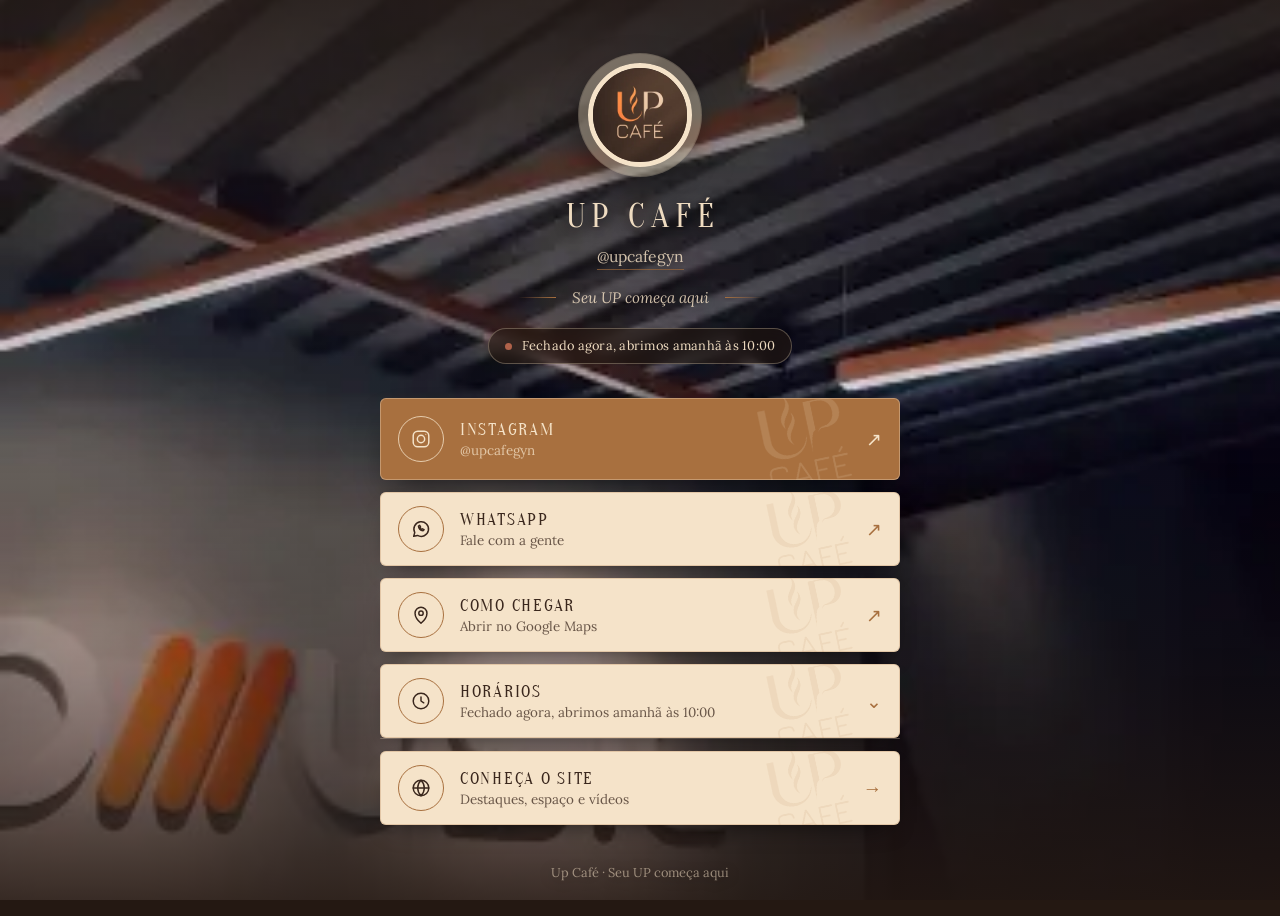
==== contatos.html @ f9706a7e "Página de contatos (link da bio) com vídeo de fundo e WhatsApp Co-Authored-By: Claude Sonnet 5.5 <no" ====
<!doctype html>
<html lang="pt-BR">
<head>
<meta charset="utf-8">
<meta name="viewport" content="width=device-width, initial-scale=1">
<title>Up Café · Contatos</title>
<meta name="description" content="Contatos do Up Café: Instagram @upcafegyn, localização e horários de funcionamento.">
<meta name="theme-color" content="#241812">
<meta property="og:title" content="Up Café · Contatos">
<meta property="og:description" content="Seu UP começa aqui. Instagram, localização e horários.">
<meta property="og:image" content="assets/img/logo-256.webp">
<link rel="icon" type="image/png" sizes="48x48" href="assets/img/favicon-48.png">
<link rel="icon" type="image/png" sizes="32x32" href="assets/img/favicon-32.png">
<link rel="apple-touch-icon" href="assets/img/apple-touch-icon.png">
<link rel="preconnect" href="https://fonts.googleapis.com">
<link rel="preconnect" href="https://fonts.gstatic.com" crossorigin>
<link href="https://fonts.googleapis.com/css2?family=Lora:ital,wght@0,400;0,500;1,400&family=Oranienbaum&display=swap" rel="stylesheet">
<link rel="stylesheet" href="css/contatos.css">
</head>
<body>
<div class="bg" aria-hidden="true">
  <video class="bg-video" muted loop playsinline preload="none" poster="assets/video/espaco.webp" data-src="assets/video/espaco.mp4" data-src-m="assets/video/espaco-m.mp4"></video>
</div>

<main class="card">
  <header class="head">
    <img class="avatar" src="assets/img/logo-256.webp" alt="Logo do Up Café" width="104" height="104">
    <h1>Up Café</h1>
    <a class="handle" href="https://www.instagram.com/upcafegyn/" target="_blank" rel="noopener">@upcafegyn</a>
    <p class="slogan"><span>Seu UP começa aqui</span></p>
    <p class="live" id="live"><i></i><span>—</span></p>
  </header>

  <nav class="list" aria-label="Contatos">

    <a class="item primary" id="instagram" href="https://www.instagram.com/upcafegyn/" target="_blank" rel="noopener">
      <span class="ic"><svg viewBox="0 0 24 24"><rect x="3.5" y="3.5" width="17" height="17" rx="5"/><circle cx="12" cy="12" r="4"/><circle cx="17.2" cy="6.8" r=".6"/></svg></span>
      <span class="tx"><b>Instagram</b><small>@upcafegyn</small></span>
      <span class="go" aria-hidden="true">↗</span>
    </a>

    <a class="item" id="whatsapp" href="#" target="_blank" rel="noopener" hidden>
      <span class="ic"><svg viewBox="0 0 24 24"><path d="M4 20l1.2-4.1A8 8 0 1 1 8.2 19z"/><path d="M9.2 8.8c.2 2.6 2.4 4.9 5 5.2l1.2-1.2-1.8-1-.8.7c-.8-.4-1.5-1.1-1.9-1.9l.7-.8-1-1.8z"/></svg></span>
      <span class="tx"><b>WhatsApp</b><small>Fale com a gente</small></span>
      <span class="go" aria-hidden="true">↗</span>
    </a>

    <a class="item" id="maps" href="https://share.google/fLKqauJnGn5Yjc4wM" target="_blank" rel="noopener">
      <span class="ic"><svg viewBox="0 0 24 24"><path d="M12 21s-6.5-5.6-6.5-11a6.5 6.5 0 0 1 13 0c0 5.4-6.5 11-6.5 11z"/><circle cx="12" cy="10" r="2.4"/></svg></span>
      <span class="tx"><b>Como chegar</b><small>Abrir no Google Maps</small></span>
      <span class="go" aria-hidden="true">↗</span>
    </a>

    <div class="item-wrap" id="hoursBox">
      <button class="item" id="hoursBtn" type="button" aria-expanded="false" aria-controls="hoursPanel">
        <span class="ic"><svg viewBox="0 0 24 24"><circle cx="12" cy="12" r="8.5"/><path d="M12 7.5V12l3 2"/></svg></span>
        <span class="tx"><b>Horários</b><small id="hoursHint">Ver horários de funcionamento</small></span>
        <span class="go chev" aria-hidden="true">⌄</span>
      </button>
      <div class="panel" id="hoursPanel">
        <ul class="hours" id="hoursList">
          <li data-d="1,2,3,4,5"><span>Segunda a sexta</span><b>10:00 – 19:00</b></li>
          <li data-d="6"><span>Sábado</span><b>07:00 – 13:00</b></li>
          <li data-d="0" class="off"><span>Domingo</span><b>Fechado</b></li>
        </ul>
      </div>
    </div>

    <a class="item" id="telefone" href="#" hidden>
      <span class="ic"><svg viewBox="0 0 24 24"><path d="M6.5 4h3l1.5 4-2 1.3a11 11 0 0 0 5.7 5.7L16 13l4 1.5v3a2 2 0 0 1-2.2 2A15 15 0 0 1 4.5 6.2 2 2 0 0 1 6.5 4z"/></svg></span>
      <span class="tx"><b>Telefone</b><small></small></span>
      <span class="go" aria-hidden="true">↗</span>
    </a>

    <a class="item" id="email" href="#" hidden>
      <span class="ic"><svg viewBox="0 0 24 24"><rect x="3.5" y="5.5" width="17" height="13" rx="2"/><path d="M4 7l8 6 8-6"/></svg></span>
      <span class="tx"><b>E-mail</b><small></small></span>
      <span class="go" aria-hidden="true">↗</span>
    </a>

    <a class="item" id="site" href="index.html">
      <span class="ic"><svg viewBox="0 0 24 24"><circle cx="12" cy="12" r="8.5"/><path d="M3.5 12h17M12 3.5c2.4 2.4 3.6 5.2 3.6 8.5s-1.2 6.1-3.6 8.5c-2.4-2.4-3.6-5.2-3.6-8.5S9.6 5.9 12 3.5z"/></svg></span>
      <span class="tx"><b>Conheça o site</b><small>Destaques, espaço e vídeos</small></span>
      <span class="go" aria-hidden="true">→</span>
    </a>
  </nav>

  <footer class="foot">
    <p>Up Café · Seu UP começa aqui</p>
  </footer>
</main>

<script src="js/contatos.js"></script>
</body>
</html>
---- css/contatos.css ----
:root{
  --deep:#241812;
  --choc:#3b2a22;
  --paper:#f5e3c9;
  --cream:#efdcc1;
  --ink:#3a271d;
  --caramel:#a8703f;
  --caramel-d:#8e5b30;
  --display:'Oranienbaum',Georgia,serif;
  --body:'Lora',Georgia,serif;
}
*{box-sizing:border-box;margin:0;padding:0}
[hidden]{display:none!important}
html{-webkit-text-size-adjust:100%}
body{min-height:100vh;min-height:100svh;background:var(--deep);color:var(--cream);font-family:var(--body);line-height:1.6;-webkit-font-smoothing:antialiased;display:flex;justify-content:center;padding:max(clamp(28px,7svh,72px),env(safe-area-inset-top)) max(16px,env(safe-area-inset-right)) max(32px,env(safe-area-inset-bottom)) max(16px,env(safe-area-inset-left));align-items:flex-start;overflow-x:hidden}
a,button{-webkit-tap-highlight-color:transparent;color:inherit;text-decoration:none}
button{font:inherit;background:none;border:0;cursor:pointer;text-align:left}
ul{list-style:none}

/* fundo: vídeo do espaço, escurecido */
.bg{position:fixed;inset:0;z-index:-1;background:var(--deep) url(../assets/video/espaco.webp) center/cover}
.bg-video{position:absolute;inset:0;width:100%;height:100%;object-fit:cover;opacity:0;transition:opacity 1.2s}
.bg-video.on{opacity:1}
/* degradê só nas bordas: topo e base escuros, meio livre para o vídeo aparecer */
.bg::after{content:"";position:absolute;inset:0;background:
  linear-gradient(180deg,rgba(36,24,18,.72) 0%,rgba(36,24,18,.18) 26%,rgba(36,24,18,0) 46%,rgba(36,24,18,.3) 72%,rgba(36,24,18,.88) 100%)}

.card{width:min(480px,100%)}
@media (min-width:1200px){.card{width:520px}}
@media (min-width:1800px){html{font-size:112.5%}}

/* topo */
.head{text-align:center;margin-bottom:clamp(22px,4svh,34px)}
.avatar{width:clamp(84px,22vw,104px);height:clamp(84px,22vw,104px);border-radius:50%;border:5px solid var(--paper);box-shadow:0 0 0 9px rgba(239,220,193,.12),0 0 0 10px rgba(239,220,193,.3),0 18px 40px rgba(0,0,0,.55);margin:0 auto 24px}
h1,.handle,.slogan,.foot{text-shadow:0 2px 14px rgba(20,12,8,.75)}
h1{font-family:var(--display);font-weight:400;text-transform:uppercase;letter-spacing:.18em;font-size:clamp(1.5rem,7vw,2.1rem);line-height:1.1;padding-left:.18em}
.handle{display:inline-block;margin-top:8px;font-size:.98rem;opacity:.85;border-bottom:1px solid rgba(168,112,63,.8);transition:color .25s,border-color .25s}
.handle:hover{color:var(--paper);border-color:var(--paper)}
.slogan{display:flex;align-items:center;justify-content:center;gap:16px;margin-top:16px;font-style:italic;font-size:.95rem}
.slogan span{opacity:.85}
.slogan::before,.slogan::after{content:"";width:38px;height:1px;background:linear-gradient(90deg,transparent,var(--caramel))}
.slogan::after{transform:scaleX(-1)}
.live{display:inline-flex;align-items:center;gap:10px;margin-top:18px;padding:7px 16px;background:rgba(36,24,18,.6);-webkit-backdrop-filter:blur(8px);backdrop-filter:blur(8px);border:1px solid rgba(239,220,193,.3);border-radius:99px;font-size:.8rem;letter-spacing:.02em}
.live i{width:7px;height:7px;border-radius:50%;background:#6b9a54;flex:none}
.live.closed i{background:#b0624a}

/* botões */
.list{display:grid;gap:12px}
.item{position:relative;isolation:isolate;overflow:hidden;display:grid;grid-template-columns:46px 1fr auto;align-items:center;gap:16px;width:100%;padding:14px 18px;border-radius:6px;background:var(--paper);color:var(--ink);box-shadow:0 10px 26px -14px rgba(0,0,0,.6);transition:background .35s,color .35s,transform .35s cubic-bezier(.2,.7,.2,1)}
.item::before{content:"";position:absolute;z-index:-1;right:52px;top:50%;height:120%;aspect-ratio:511/574;transform:translateY(-50%) rotate(-12deg);background:url(../assets/img/logo-mark-caramel.png) center/contain no-repeat;opacity:.1;transition:transform .7s cubic-bezier(.2,.7,.2,1),opacity .4s}
.ic{display:grid;place-items:center;width:46px;height:46px;border:1px solid var(--caramel);border-radius:50%;transition:background .35s,border-color .35s}
.ic svg{width:22px;height:22px;fill:none;stroke:var(--ink);stroke-width:1.6;stroke-linecap:round;stroke-linejoin:round;transition:stroke .35s}
.ic circle[r=".6"]{fill:var(--ink);stroke:none}
.tx b{display:block;font-family:var(--display);font-weight:400;text-transform:uppercase;letter-spacing:.1em;font-size:1.08rem;line-height:1.25}
.tx{min-width:0}
.tx b,.tx small{overflow-wrap:anywhere}
.tx small{display:block;font-size:.84rem;opacity:.75;line-height:1.4}
.go{font-size:1.2rem;color:var(--caramel);transition:transform .35s,color .35s}
.item:hover{background:var(--caramel);color:var(--paper);transform:translateY(-3px)}
.item:hover::before{background-image:url(../assets/img/logo-mark-cream.png);opacity:.3;transform:translateY(-50%) rotate(0) scale(1.06)}
.item:hover .ic{background:var(--paper);border-color:var(--paper)}
.item:hover .ic svg{stroke:var(--caramel-d)}
.item:hover .go{color:var(--paper);transform:translate(3px,-3px)}
.item:focus-visible{outline:2px solid var(--cream);outline-offset:3px}

/* destaque: Instagram */
.item.primary{background:var(--caramel);color:var(--paper);padding:18px;box-shadow:0 0 0 1px rgba(245,227,201,.35) inset,0 16px 34px -14px rgba(0,0,0,.7)}
.item.primary::after{content:"";position:absolute;top:0;bottom:0;left:-40%;width:30%;z-index:-1;background:linear-gradient(100deg,transparent,rgba(255,240,220,.28),transparent);transform:skewX(-16deg);animation:sheen 6s 1.6s infinite}
@keyframes sheen{0%{left:-40%}25%,100%{left:130%}}
.item.primary::before{background-image:url(../assets/img/logo-mark-cream.png);opacity:.16}
.item.primary .ic{border-color:rgba(245,227,201,.8)}
.item.primary .ic svg{stroke:var(--paper)}
.item.primary .ic circle[r=".6"]{fill:var(--paper)}
.item.primary .go{color:var(--paper)}
.item.primary:hover{background:var(--caramel-d)}
.item.primary:hover .ic{background:var(--paper)}
.item.primary:hover .ic svg{stroke:var(--caramel-d)}
.item.primary:hover .ic circle[r=".6"]{fill:var(--caramel-d)}

/* horários que abrem */
.item-wrap{border-radius:6px}
.chev{display:inline-block;transition:transform .4s}
#hoursBtn[aria-expanded="true"] .chev{transform:rotate(180deg)}
#hoursBtn[aria-expanded="true"]{border-bottom-left-radius:0;border-bottom-right-radius:0}
.panel{display:grid;grid-template-rows:0fr;transition:grid-template-rows .45s cubic-bezier(.2,.7,.2,1)}
.panel>*{overflow:hidden;min-height:0}
#hoursBtn[aria-expanded="true"]+.panel{grid-template-rows:1fr}
.hours{background:rgba(245,227,201,.1);border:1px solid rgba(239,220,193,.25);border-top:0;border-radius:0 0 6px 6px}
.hours li{display:flex;justify-content:space-between;align-items:baseline;gap:16px;padding:14px 18px;border-bottom:1px solid rgba(239,220,193,.15)}
.hours li:last-child{border-bottom:0}
.hours li span{font-size:.8rem;letter-spacing:.16em;text-transform:uppercase;opacity:.75}
.hours li b{font-family:var(--display);font-weight:400;font-size:1.2rem;letter-spacing:.04em}
.hours li.off b{opacity:.55}
.hours:has(.today) li:not(.today){opacity:.55}
.hours li.today span{opacity:1}
.hours li.today b{color:var(--paper)}

.item{box-shadow:0 12px 26px -14px rgba(0,0,0,.7),0 0 0 1px rgba(168,112,63,.25) inset}
.foot{margin-top:38px;text-align:center;font-size:.8rem;opacity:.55}

@keyframes rise{from{opacity:0;transform:translateY(18px)}}
.head>*,.list>*,.foot{animation:rise .9s cubic-bezier(.2,.7,.2,1) both}
.head>:nth-child(2){animation-delay:.08s}.head>:nth-child(3){animation-delay:.14s}.head>:nth-child(4){animation-delay:.2s}.head>:nth-child(5){animation-delay:.26s}
.list>:nth-child(1){animation-delay:.34s}.list>:nth-child(2){animation-delay:.42s}.list>:nth-child(3){animation-delay:.5s}.list>:nth-child(4){animation-delay:.58s}.list>:nth-child(n+5){animation-delay:.66s}
.foot{animation-delay:.8s}
@media (hover:none){.item:hover{transform:none}}
@media (prefers-reduced-motion:reduce){*{transition:none!important;animation:none!important}}
@media (max-width:360px){.item{grid-template-columns:40px 1fr auto;gap:12px;padding:12px 14px}.ic{width:40px;height:40px}.ic svg{width:20px;height:20px}.tx b{font-size:.95rem;letter-spacing:.06em}.tx small{font-size:.8rem}.slogan::before,.slogan::after{width:22px}.slogan{gap:10px}}
@media (max-width:340px){.slogan::before,.slogan::after{display:none}}
@media (max-width:300px){.tx b{letter-spacing:.03em}.live{font-size:.74rem}}
/* telas baixas (celular deitado, janelas pequenas): topo mais compacto */
@media (max-height:560px){body{padding-top:20px}.avatar{width:64px;height:64px;border-width:3px;margin-bottom:14px}.head{margin-bottom:18px}.slogan{margin-top:10px}.live{margin-top:12px}.list{gap:8px}.item{padding:9px 14px}.item.primary{padding:12px 14px}.foot{margin-top:22px}}
@media (max-height:560px) and (min-width:560px){.card{width:min(760px,100%)}.list{grid-template-columns:1fr 1fr}.item-wrap,.item.primary{grid-column:auto}.hours{font-size:.9rem}}
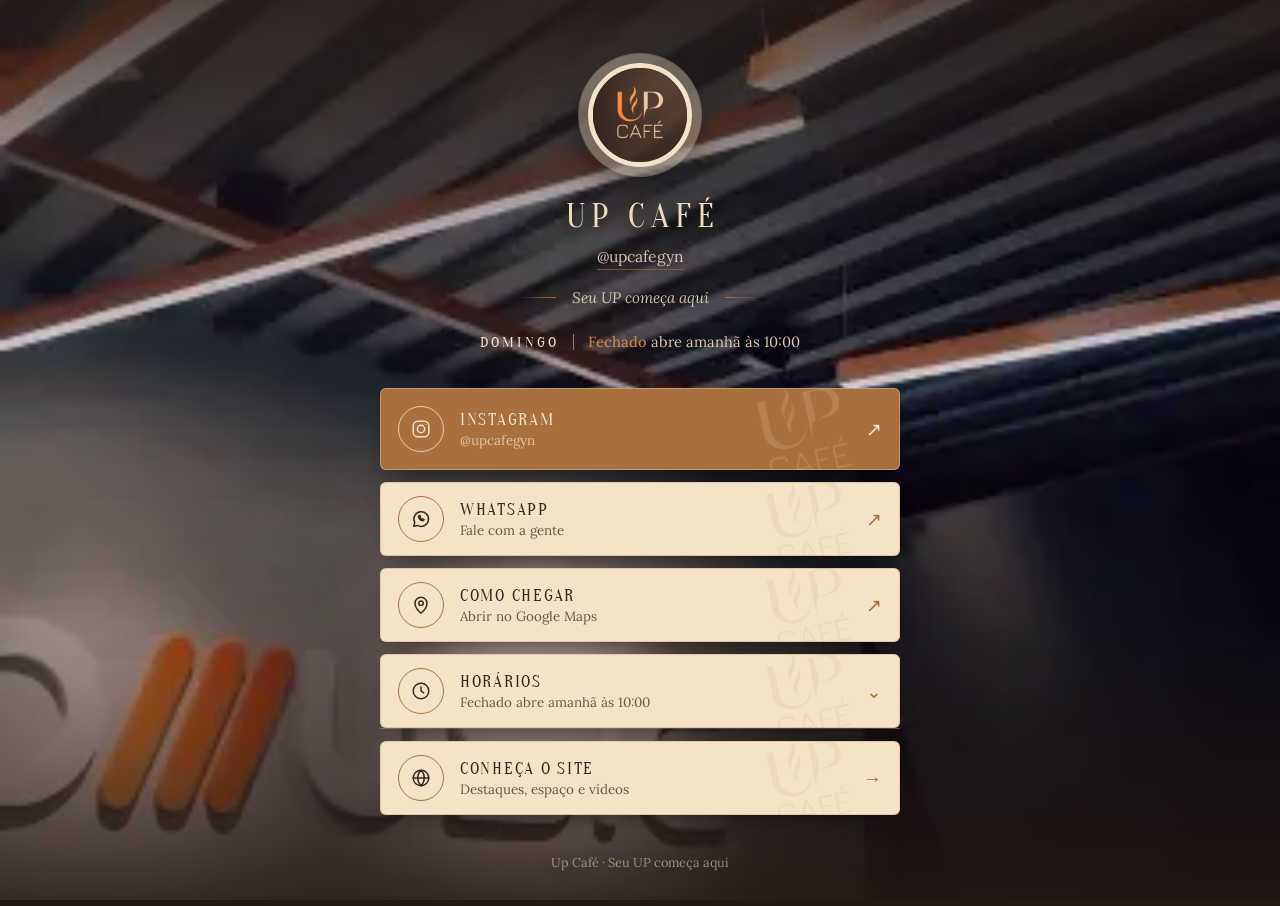
==== commit ea14496f: "Contatos: dia da semana e estado da loja em linha única, vídeo com menos sombra e mais responsividad" ====
--- a/contatos.html
+++ b/contatos.html
@@ -28,7 +28,7 @@
     <h1>Up Café</h1>
     <a class="handle" href="https://www.instagram.com/upcafegyn/" target="_blank" rel="noopener">@upcafegyn</a>
     <p class="slogan"><span>Seu UP começa aqui</span></p>
-    <p class="live" id="live"><i></i><span>—</span></p>
+    <p class="live" id="live"><b class="day">—</b><i></i><span class="st"><em>—</em></span></p>
   </header>
 
   <nav class="list" aria-label="Contatos">
--- a/css/contatos.css
+++ b/css/contatos.css
@@ -40,9 +40,12 @@
 .slogan span{opacity:.85}
 .slogan::before,.slogan::after{content:"";width:38px;height:1px;background:linear-gradient(90deg,transparent,var(--caramel))}
 .slogan::after{transform:scaleX(-1)}
-.live{display:inline-flex;align-items:center;gap:10px;margin-top:18px;padding:7px 16px;background:rgba(36,24,18,.6);-webkit-backdrop-filter:blur(8px);backdrop-filter:blur(8px);border:1px solid rgba(239,220,193,.3);border-radius:99px;font-size:.8rem;letter-spacing:.02em}
-.live i{width:7px;height:7px;border-radius:50%;background:#6b9a54;flex:none}
-.live.closed i{background:#b0624a}
+.live{display:flex;align-items:center;justify-content:center;gap:14px;margin-top:20px;font-size:.92rem;text-shadow:0 2px 14px rgba(20,12,8,.8)}
+.live .day{font-family:var(--display);font-weight:400;text-transform:uppercase;letter-spacing:.2em;font-size:.95rem;color:var(--paper)}
+.live i{width:1px;height:16px;background:rgba(239,220,193,.5);flex:none}
+.live .st{opacity:.9}
+.live em{font-style:normal;font-weight:500;color:var(--paper)}
+.live.closed em{color:var(--caramel);filter:brightness(1.25)}
 
 /* botões */
 .list{display:grid;gap:12px}
@@ -107,7 +110,8 @@
 @media (prefers-reduced-motion:reduce){*{transition:none!important;animation:none!important}}
 @media (max-width:360px){.item{grid-template-columns:40px 1fr auto;gap:12px;padding:12px 14px}.ic{width:40px;height:40px}.ic svg{width:20px;height:20px}.tx b{font-size:.95rem;letter-spacing:.06em}.tx small{font-size:.8rem}.slogan::before,.slogan::after{width:22px}.slogan{gap:10px}}
 @media (max-width:340px){.slogan::before,.slogan::after{display:none}}
-@media (max-width:300px){.tx b{letter-spacing:.03em}.live{font-size:.74rem}}
+@media (max-width:340px){.live{gap:10px;font-size:.82rem}.live .day{letter-spacing:.12em;font-size:.85rem}}
+@media (max-width:300px){.tx b{letter-spacing:.03em}}
 /* telas baixas (celular deitado, janelas pequenas): topo mais compacto */
 @media (max-height:560px){body{padding-top:20px}.avatar{width:64px;height:64px;border-width:3px;margin-bottom:14px}.head{margin-bottom:18px}.slogan{margin-top:10px}.live{margin-top:12px}.list{gap:8px}.item{padding:9px 14px}.item.primary{padding:12px 14px}.foot{margin-top:22px}}
 @media (max-height:560px) and (min-width:560px){.card{width:min(760px,100%)}.list{grid-template-columns:1fr 1fr}.item-wrap,.item.primary{grid-column:auto}.hours{font-size:.9rem}}
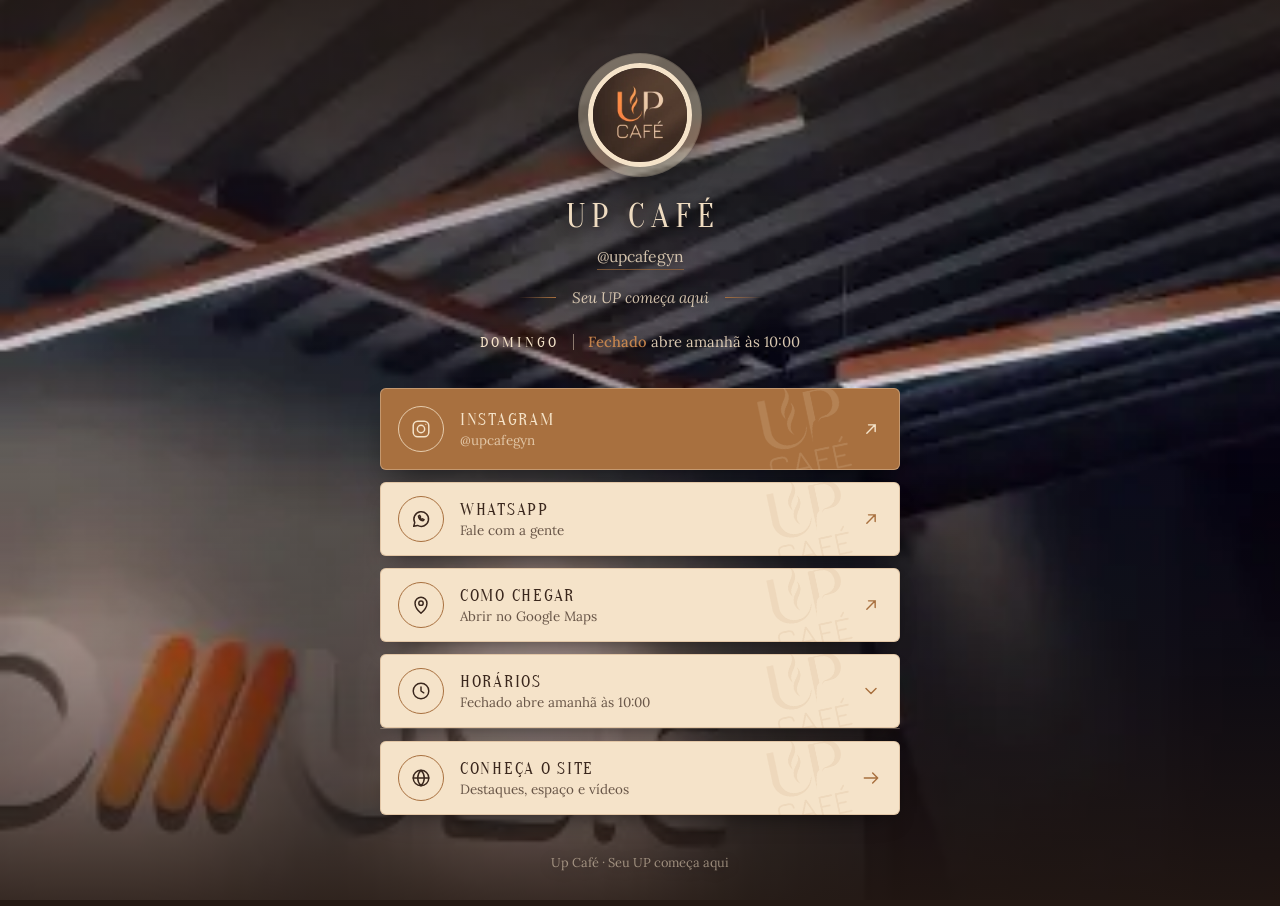
==== commit 53b2e740: "Contatos: setas em SVG (sem emoji no celular) e nome completo do dia da semana Co-Authored-By: Claud" ====
--- a/contatos.html
+++ b/contatos.html
@@ -36,26 +36,26 @@
     <a class="item primary" id="instagram" href="https://www.instagram.com/upcafegyn/" target="_blank" rel="noopener">
       <span class="ic"><svg viewBox="0 0 24 24"><rect x="3.5" y="3.5" width="17" height="17" rx="5"/><circle cx="12" cy="12" r="4"/><circle cx="17.2" cy="6.8" r=".6"/></svg></span>
       <span class="tx"><b>Instagram</b><small>@upcafegyn</small></span>
-      <span class="go" aria-hidden="true">↗</span>
+      <span class="go" aria-hidden="true"><svg viewBox="0 0 24 24"><path d="M7 17L17 7M9 7h8v8"/></svg></span>
     </a>
 
     <a class="item" id="whatsapp" href="#" target="_blank" rel="noopener" hidden>
       <span class="ic"><svg viewBox="0 0 24 24"><path d="M4 20l1.2-4.1A8 8 0 1 1 8.2 19z"/><path d="M9.2 8.8c.2 2.6 2.4 4.9 5 5.2l1.2-1.2-1.8-1-.8.7c-.8-.4-1.5-1.1-1.9-1.9l.7-.8-1-1.8z"/></svg></span>
       <span class="tx"><b>WhatsApp</b><small>Fale com a gente</small></span>
-      <span class="go" aria-hidden="true">↗</span>
+      <span class="go" aria-hidden="true"><svg viewBox="0 0 24 24"><path d="M7 17L17 7M9 7h8v8"/></svg></span>
     </a>
 
     <a class="item" id="maps" href="https://share.google/fLKqauJnGn5Yjc4wM" target="_blank" rel="noopener">
       <span class="ic"><svg viewBox="0 0 24 24"><path d="M12 21s-6.5-5.6-6.5-11a6.5 6.5 0 0 1 13 0c0 5.4-6.5 11-6.5 11z"/><circle cx="12" cy="10" r="2.4"/></svg></span>
       <span class="tx"><b>Como chegar</b><small>Abrir no Google Maps</small></span>
-      <span class="go" aria-hidden="true">↗</span>
+      <span class="go" aria-hidden="true"><svg viewBox="0 0 24 24"><path d="M7 17L17 7M9 7h8v8"/></svg></span>
     </a>
 
     <div class="item-wrap" id="hoursBox">
       <button class="item" id="hoursBtn" type="button" aria-expanded="false" aria-controls="hoursPanel">
         <span class="ic"><svg viewBox="0 0 24 24"><circle cx="12" cy="12" r="8.5"/><path d="M12 7.5V12l3 2"/></svg></span>
         <span class="tx"><b>Horários</b><small id="hoursHint">Ver horários de funcionamento</small></span>
-        <span class="go chev" aria-hidden="true">⌄</span>
+        <span class="go chev" aria-hidden="true"><svg viewBox="0 0 24 24"><path d="M6 9l6 6 6-6"/></svg></span>
       </button>
       <div class="panel" id="hoursPanel">
         <ul class="hours" id="hoursList">
@@ -69,19 +69,19 @@
     <a class="item" id="telefone" href="#" hidden>
       <span class="ic"><svg viewBox="0 0 24 24"><path d="M6.5 4h3l1.5 4-2 1.3a11 11 0 0 0 5.7 5.7L16 13l4 1.5v3a2 2 0 0 1-2.2 2A15 15 0 0 1 4.5 6.2 2 2 0 0 1 6.5 4z"/></svg></span>
       <span class="tx"><b>Telefone</b><small></small></span>
-      <span class="go" aria-hidden="true">↗</span>
+      <span class="go" aria-hidden="true"><svg viewBox="0 0 24 24"><path d="M7 17L17 7M9 7h8v8"/></svg></span>
     </a>
 
     <a class="item" id="email" href="#" hidden>
       <span class="ic"><svg viewBox="0 0 24 24"><rect x="3.5" y="5.5" width="17" height="13" rx="2"/><path d="M4 7l8 6 8-6"/></svg></span>
       <span class="tx"><b>E-mail</b><small></small></span>
-      <span class="go" aria-hidden="true">↗</span>
+      <span class="go" aria-hidden="true"><svg viewBox="0 0 24 24"><path d="M7 17L17 7M9 7h8v8"/></svg></span>
     </a>
 
     <a class="item" id="site" href="index.html">
       <span class="ic"><svg viewBox="0 0 24 24"><circle cx="12" cy="12" r="8.5"/><path d="M3.5 12h17M12 3.5c2.4 2.4 3.6 5.2 3.6 8.5s-1.2 6.1-3.6 8.5c-2.4-2.4-3.6-5.2-3.6-8.5S9.6 5.9 12 3.5z"/></svg></span>
       <span class="tx"><b>Conheça o site</b><small>Destaques, espaço e vídeos</small></span>
-      <span class="go" aria-hidden="true">→</span>
+      <span class="go" aria-hidden="true"><svg viewBox="0 0 24 24"><path d="M4 12h16M14 6l6 6-6 6"/></svg></span>
     </a>
   </nav>
 
--- a/css/contatos.css
+++ b/css/contatos.css
@@ -58,7 +58,7 @@
 .tx{min-width:0}
 .tx b,.tx small{overflow-wrap:anywhere}
 .tx small{display:block;font-size:.84rem;opacity:.75;line-height:1.4}
-.go{font-size:1.2rem;color:var(--caramel);transition:transform .35s,color .35s}
+.go{display:grid;place-items:center;width:22px;height:22px;color:var(--caramel);transition:transform .35s,color .35s}
 .item:hover{background:var(--caramel);color:var(--paper);transform:translateY(-3px)}
 .item:hover::before{background-image:url(../assets/img/logo-mark-cream.png);opacity:.3;transform:translateY(-50%) rotate(0) scale(1.06)}
 .item:hover .ic{background:var(--paper);border-color:var(--paper)}
@@ -82,7 +82,8 @@
 
 /* horários que abrem */
 .item-wrap{border-radius:6px}
-.chev{display:inline-block;transition:transform .4s}
+.go svg{width:20px;height:20px;fill:none;stroke:currentColor;stroke-width:1.7;stroke-linecap:round;stroke-linejoin:round}
+.chev{transition:transform .4s}
 #hoursBtn[aria-expanded="true"] .chev{transform:rotate(180deg)}
 #hoursBtn[aria-expanded="true"]{border-bottom-left-radius:0;border-bottom-right-radius:0}
 .panel{display:grid;grid-template-rows:0fr;transition:grid-template-rows .45s cubic-bezier(.2,.7,.2,1)}
@@ -110,7 +111,8 @@
 @media (prefers-reduced-motion:reduce){*{transition:none!important;animation:none!important}}
 @media (max-width:360px){.item{grid-template-columns:40px 1fr auto;gap:12px;padding:12px 14px}.ic{width:40px;height:40px}.ic svg{width:20px;height:20px}.tx b{font-size:.95rem;letter-spacing:.06em}.tx small{font-size:.8rem}.slogan::before,.slogan::after{width:22px}.slogan{gap:10px}}
 @media (max-width:340px){.slogan::before,.slogan::after{display:none}}
-@media (max-width:340px){.live{gap:10px;font-size:.82rem}.live .day{letter-spacing:.12em;font-size:.85rem}}
+@media (max-width:420px){.live{flex-direction:column;gap:6px}.live i{display:none}.live .day{font-size:.9rem;letter-spacing:.16em}}
+@media (max-width:340px){.live{font-size:.84rem}.live .day{letter-spacing:.1em;font-size:.85rem}}
 @media (max-width:300px){.tx b{letter-spacing:.03em}}
 /* telas baixas (celular deitado, janelas pequenas): topo mais compacto */
 @media (max-height:560px){body{padding-top:20px}.avatar{width:64px;height:64px;border-width:3px;margin-bottom:14px}.head{margin-bottom:18px}.slogan{margin-top:10px}.live{margin-top:12px}.list{gap:8px}.item{padding:9px 14px}.item.primary{padding:12px 14px}.foot{margin-top:22px}}
